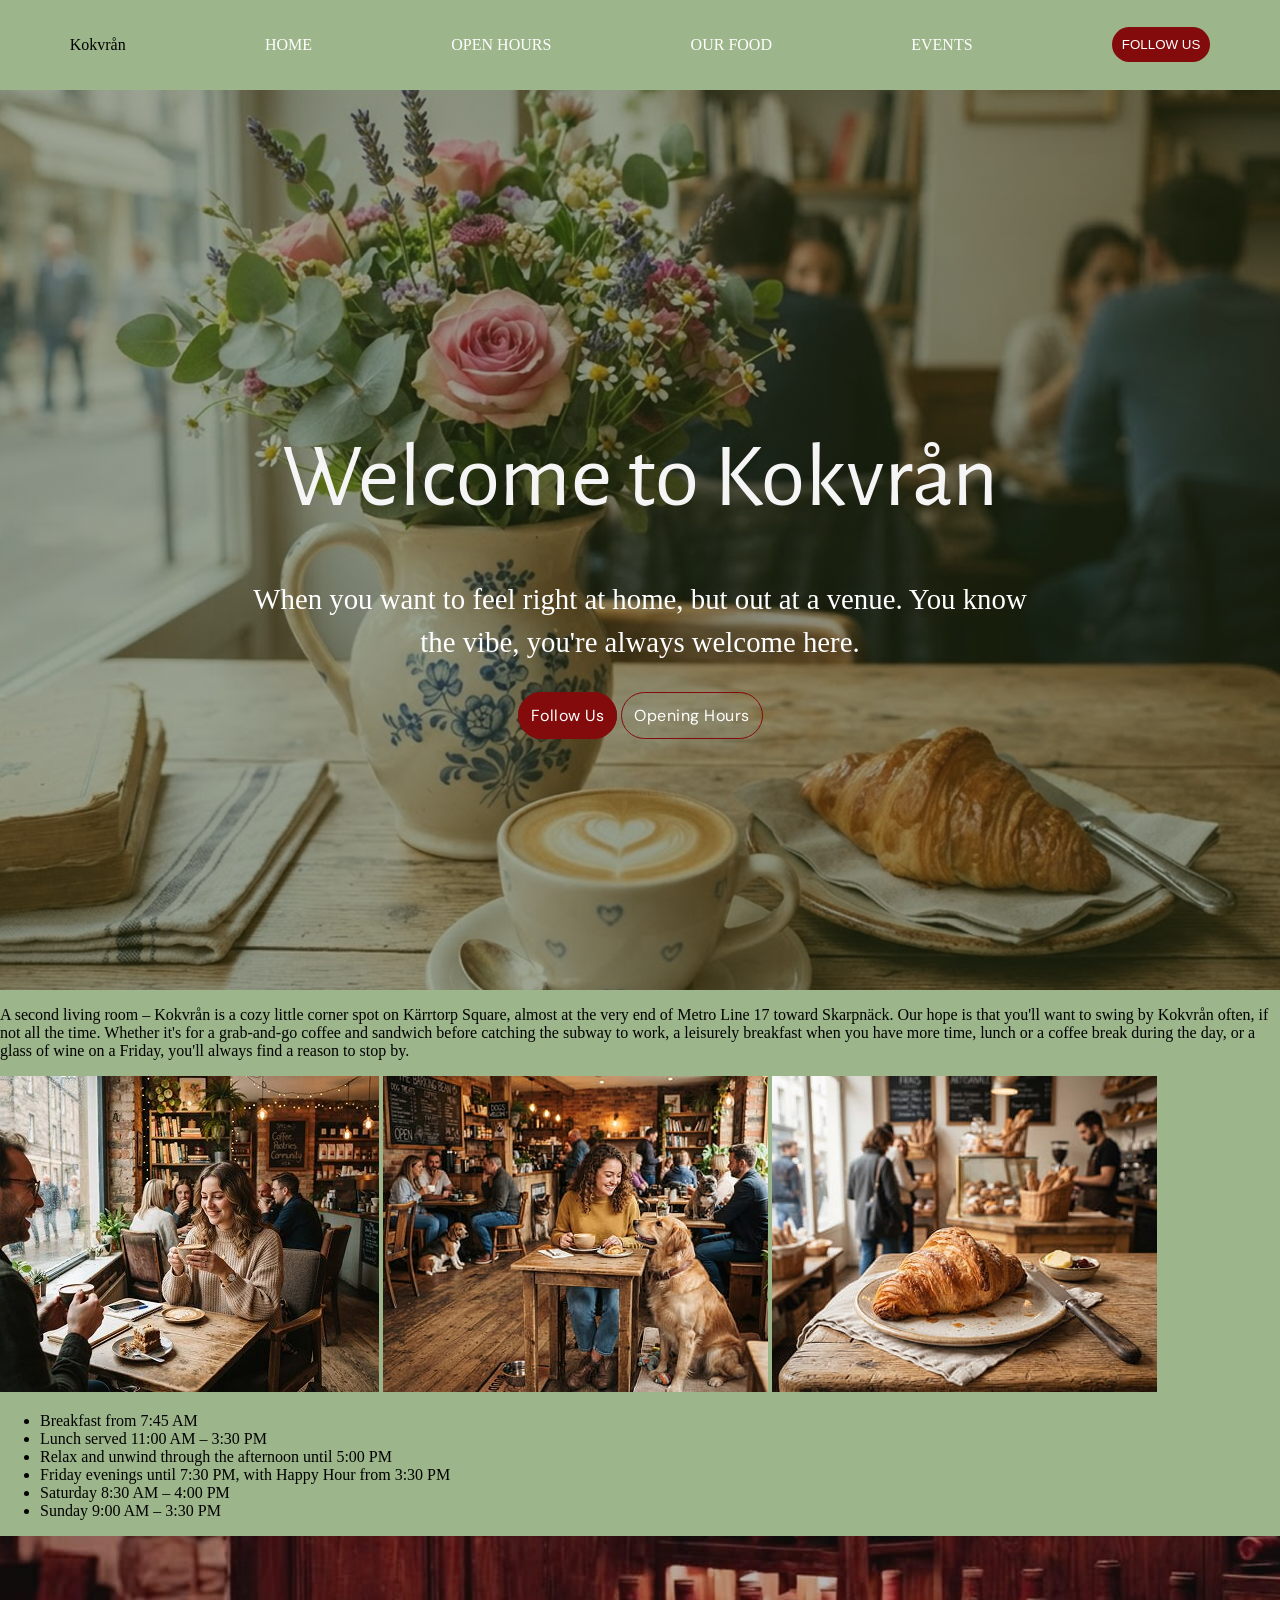
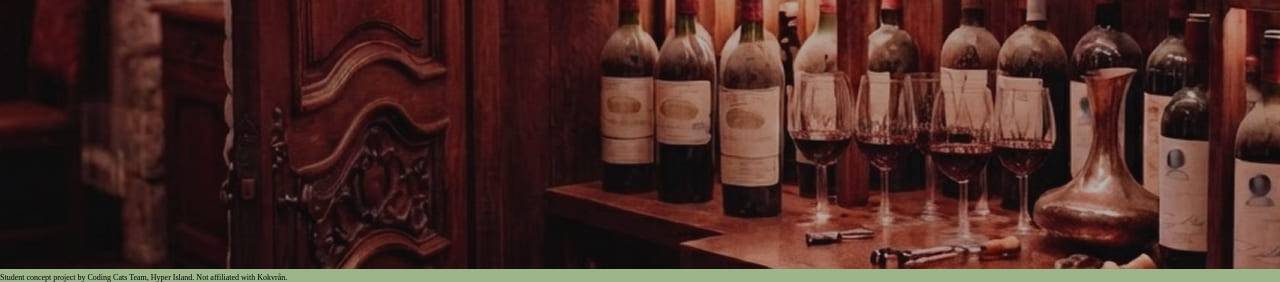
==== index.html @ 7a1b07c8 "[manual] styled the mobile nav bar and added the nav bar to each page" ====
<!doctype html>
<html lang="en">
  <head>
    <meta charset="UTF-8" />
    <meta name="viewport" content="width=device-width, initial-scale=1.0" />
    <meta name="robots" content="noindex" />
    <link rel="stylesheet" href="styles.css" />
    <link rel="stylesheet" href="home.css" />
    <link rel="stylesheet" href="hero.css" />
    <title>Kokvran</title>
  </head>
  <body>
    <!-- Mobile Nav bar  -->
    <nav id="mobile-nav">
      <img
        class="menu_hamburger"
        id="menu_hamburger"
        src="images/hamburger_menu.svg"
        alt="hamburger menu icon"
      />
      <div class="mobile-nav-container" id="mobile-nav-container">
        <button id="close">
          <img src="images/close.svg" alt="a close icon" />
        </button>
        <a href="index.html">HOME</a>
        <hr />
        <a id="open_hours" href="#openinghours-anchor-link">OPEN HOURS</a>
        <a href="ourfood.html">OUR FOOD</a>
        <a href="events.html">EVENTS</a>
        <a
          class="social-media-link"
          href="https://www.instagram.com/kokvran.karrtorp/"
          target="_blank"
          >INSTAGRAM</a
        >
        <p>
          Kärrtorpsplan 7<br />
          hej@kokvran.com
        </p>
      </div>
    </nav>
    <!-- Mobile Nav bar  -->

    <!-- Desktop Nav bar  -->
    <nav id="desktop-nav">
      <span>Kokvrån</span>
      <a href="index.html">HOME</a>
      <a href="#openinghours-anchor-link">OPEN HOURS</a>
      <!-- <a href="index.html#openinghours-anchor-link" >OPEN HOURS</a> -->
      <a href="ourfood.html">OUR FOOD</a>
      <a href="events.html">EVENTS</a>
      <button>
        <a href="https://www.instagram.com/kokvran.karrtorp/" target="_blank"
          >FOLLOW US</a
        >
      </button>
    </nav>
    <!-- Desktop Nav bar  -->

    <!-- Desktop Hero Section  -->
    <section class="hero">
      <div class="hero-content">
        <h1 class="hero-welcome">Welcome to Kokvrån</h1>
        <p class="hero-text">
          When you want to feel right at home, but out at a venue. You know the
          vibe, you're always welcome here.
        </p>
        <div class="btn-group">
          <a
            href="https://www.instagram.com/kokvran.karrtorp/"
            class="btn"
            target="_blank"
            >Follow Us</a
          >
          <a href="#openinghours-anchor-link" class="btn btn--secondary"
            >Opening Hours</a
          >
        </div>
      </div>
    </section>
    <section class="info">
      <div class="section-container">
        <p class="text">
          A second living room – Kokvrån is a cozy little corner spot on
          Kärrtorp Square, almost at the very end of Metro Line 17 toward
          Skarpnäck. Our hope is that you'll want to swing by Kokvrån often, if
          not all the time. Whether it's for a grab-and-go coffee and sandwich
          before catching the subway to work, a leisurely breakfast when you
          have more time, lunch or a coffee break during the day, or a glass of
          wine on a Friday, you'll always find a reason to stop by.
        </p>
      </div>
    </section>
    <section class="gallery">
      <div class="section-container">
        <img src="images/gallery-1.jpg" alt="Woman in cozy setting" />
        <img src="images/gallery-2.jpg" alt="Gallery Image 2" />
        <img src="images/gallery-3.jpg" alt="Gallery Image 3" />
      </div>
    </section>
    <section id="openinghours-anchor-link" class="open-hours">
      <div class="section-container">
        <ul>
          <li>Breakfast from 7:45 AM</li>

          <li>Lunch served 11:00 AM – 3:30 PM</li>

          <li>Relax and unwind through the afternoon until 5:00 PM</li>

          <li>Friday evenings until 7:30 PM, with Happy Hour from 3:30 PM</li>

          <span aria-hidden="true"> </span>

          <li>Saturday 8:30 AM – 4:00 PM</li>

          <li>Sunday 9:00 AM – 3:30 PM</li>
        </ul>
      </div>
      <img src="images/open-hours.jpg" alt="Wine bottles in the bar" />
    </section>
    <footer>
      Student concept project by Coding Cats Team, Hyper Island. Not affiliated
      with Kokvrån.
    </footer>
    <script src="script.js"></script>
  </body>
</html>
---- styles.css ----
:root {
  --background-green: #9cb58a;
  --kokvran-red: #830b0b;
  --text: #000000;

  --max-width: 1100px;

  --font-heading: "Alegreya Sans", sans-serif;
  --font-heading-weight: 400;
  --font-heading-style: normal;

  --font-header: "DM Sans", sans-serif;
  --font-header-weight: 400;
  --font-header-style: normal;
}




@font-face {
  font-family: "DM Sans";
  src: url("fonts/DMSans-Regular.ttf") format("truetype");
  font-weight: 400;
  font-style: normal;
  font-display: swap;
}

@font-face {
  font-family: "Alegreya Sans";
  src: url("fonts/AlegreyaSans-Regular.ttf") format("truetype");
  font-weight: 400;
  font-style: normal;
  font-display: swap;
}

html {
  scroll-behavior: smooth;
}

* {
  box-sizing: border-box;
}

a {
  text-decoration: none;
  color: inherit;
}

body {
  margin: 0;
  /* padding: 1rem; */
  background: var(--background-green);
  color: var(--text);
}

h1,
h2,
h3,
h4 {
  font-family: var(--font-heading);
  font-weight: var(--font-heading-weight);
  font-style: var(--font-heading-style);
  color: var(--text);
  line-height: 1.2;
}

.btn {
  font-family: "DM Sans";
  font-size: 16px;
  font-weight: 400;
  line-height: 24px;
  letter-spacing: 0.5px;
  background-color: var(--kokvran-red);
  border: 1px solid var(--kokvran-red);
  color: white;
  border-radius: 50px;
  padding: 12px;
}

.btn--secondary {
  background-color: transparent;
}

footer {
  font-size: 0.5rem;
}

.container {
  display: flex;
  flex-direction: row;
  gap: 3vw;
  flex-wrap: wrap;
  height: fit-content;
}

.card {
  height: clamp (fit-content, 30vw, 40vw);
  width: 40vw;
  padding: 1vw;
}
.menu_hamburger {
    width: 7vw;
}
.card button {
  border: 2px solid black;
  background-color: transparent;
  border-radius: 20px;
  padding: 1.1vw;
}

.card img {
  width: inherit;
  height: 15vw;
  object-fit: cover;
  border-radius: 20px;
}

.card a {
  text-decoration: none;
  color: var(--text);
  display: flex;
  flex-direction: row;
  gap: 3vw;
  flex-wrap: wrap;
  height: fit-content;
}

.card {
  height: clamp (fit-content, 30vw, 40vw);
  width: 40vw;
  padding: 1vw;
}

/* Mobile Design */
@media (max-width: 768px) {
  h1 {
    font-size: 1.6rem;
  }

  nav {
    display: none;
  }
  #mobile-nav {
    height: 8vw;
    display: flex;
    justify-content: flex-end;
  }
  .mobile-nav-container {
    font-family: var(--font-heading);
    flex-direction: column;
    display: none;
    padding: 0;
    margin: 0;
    z-index: 1;
    position: absolute;
    height: 100%;
    width: 100%;
    background-color: var(--background-green);
    color: var(--kokvran-red);
    padding-left: 3vw;
    padding-top: 5vw;
  }
  .mobile-nav-container .social-media-link {
    background: var(--kokvran-red);
    border-radius: 20px;
    border: 2px solid var(--kokvran-red);
    color: white;
    font-family: inherit;
    width: fit-content;
    padding: 1vw;

  }
  .mobile-nav-container a {
    margin: 1vw;
  }

/* close icon */
  .mobile-nav-container #close {
    position: absolute;
    top: 0;
    right: 0;
    border: none;
    background: none;
    font-size: 3vw;
    padding-top: 5vw;
    padding-right: 3vw;
  }

  .mobile-nav-container p {
    color:#000000;
    margin-top: 7vw;
  }
  .mobile-nav-container hr {
    border: 1px solid var(--kokvran-red);
    width: 100%;
  }
}

/* Desktop Design */
@media (min-width: 760px) {
  /* Navigation bar */

  #mobile-nav {
    display: none;
  }

  #desktop-nav {
    display: flex;
    flex-direction: row;
    justify-content: space-around;
    align-items: center;
    height: 7vw;
  }

  #desktop-nav button {
    background-color: var(--kokvran-red);
    border-radius: 20px;
    border-style: none;
    padding: 10px;
    color: white;
  }

  #desktop-nav a {
    color: var(--kokvran-red);
    text-decoration: none;
  }

  #desktop-nav a {
    color: white;
  }

  #desktop-nav p {
    padding: 0;
    margin: 0;
  }
  /* Navigation bar */
}

.open {
    display: flex;
}
---- hero.css ----
.hero {
    min-height: 100vh;
    position: relative;

    background:
        linear-gradient(rgba(40, 55, 20, 0.45),
            rgba(40, 55, 20, 0.45)),
        url("images/hero-image.png");

    background-size: cover;
    background-position: center;

    display: flex;
    flex-direction: column;

    z-index: 20;
}

.hero-content {
    flex: 1;

    display: flex;
    flex-direction: column;
    justify-content: center;
    align-items: center;

    text-align: center;

    max-width: 900px;
    margin: 0 auto;

    color: white;

    padding: 2rem;
}

.hero-content h1 {
    color: whitesmoke;
    font-size: clamp(4rem, 7vw, 6rem);
    margin-bottom: 1rem;
}

.hero-welcome {
    color: whitesmoke;

}

.hero-text {
    font-size: 1.8rem;
    line-height: 1.5;
    max-width: 800px;

    margin-bottom: 2.5rem;
}
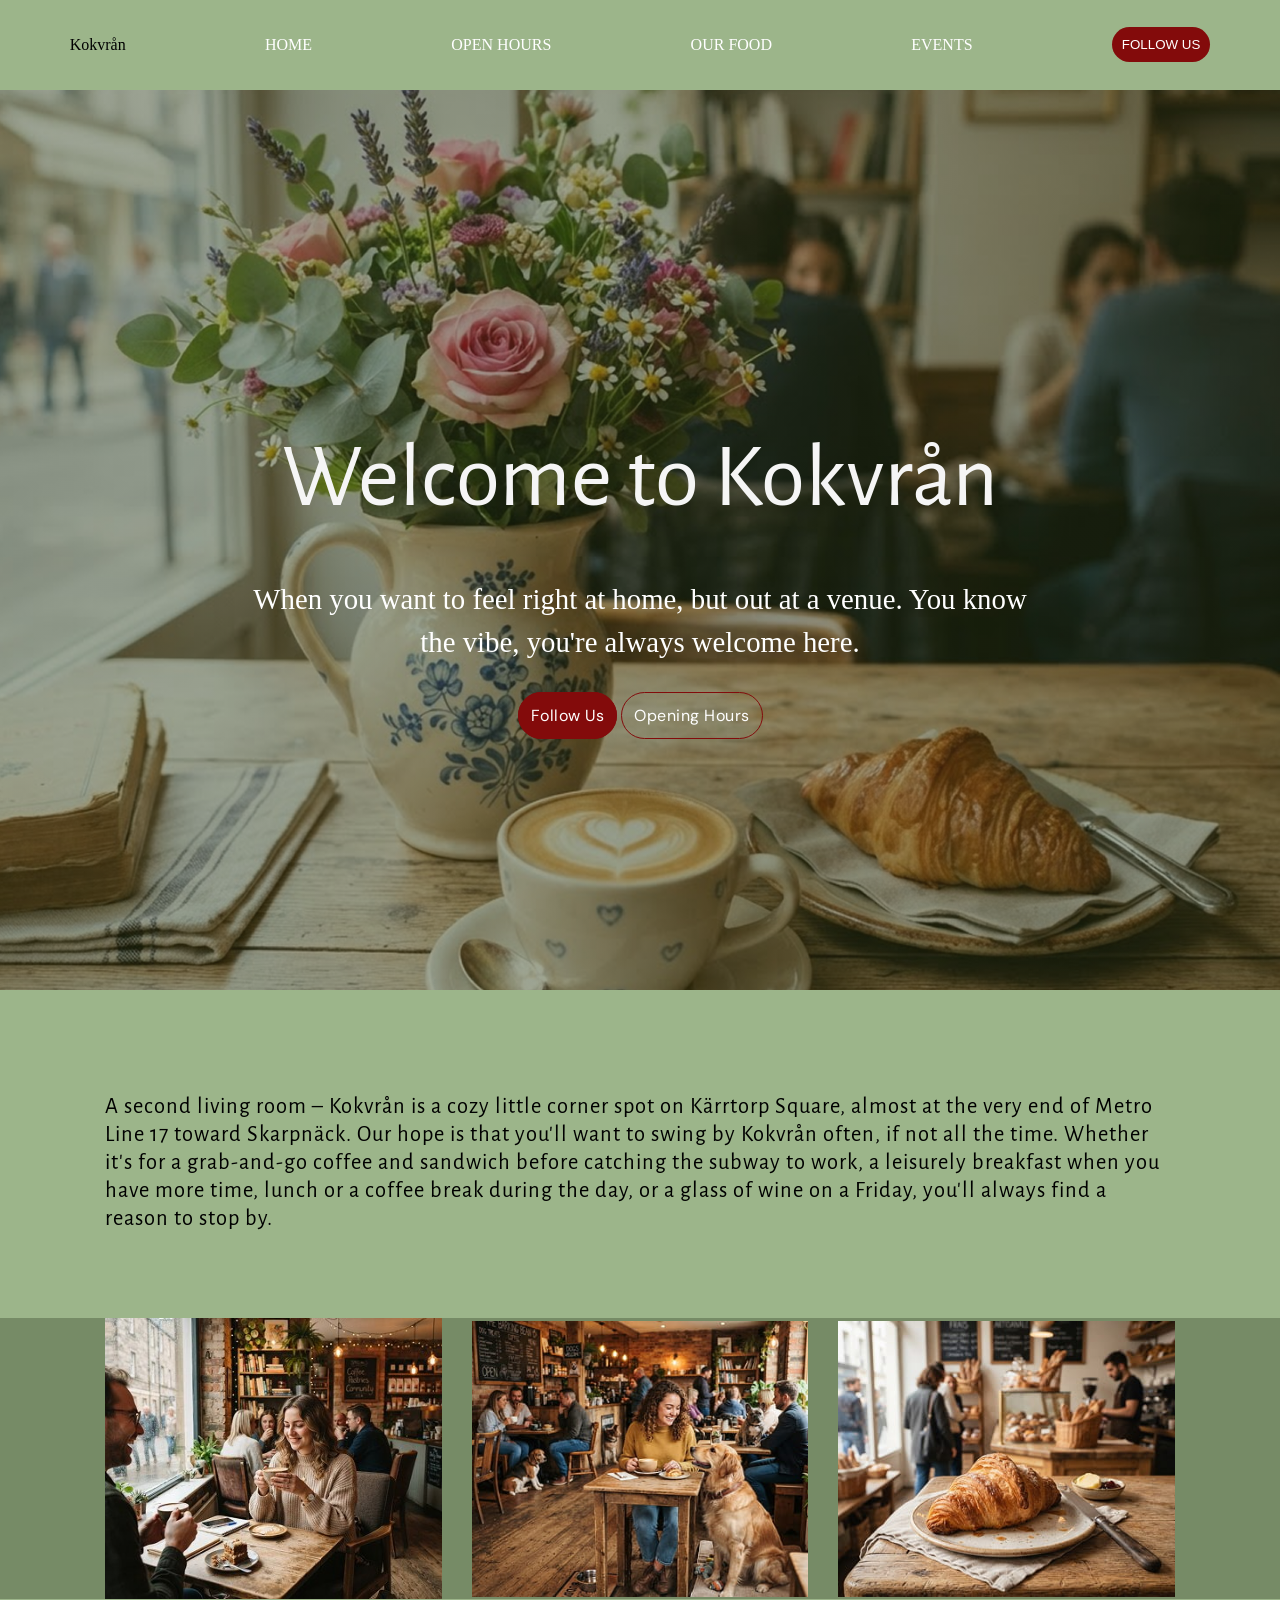
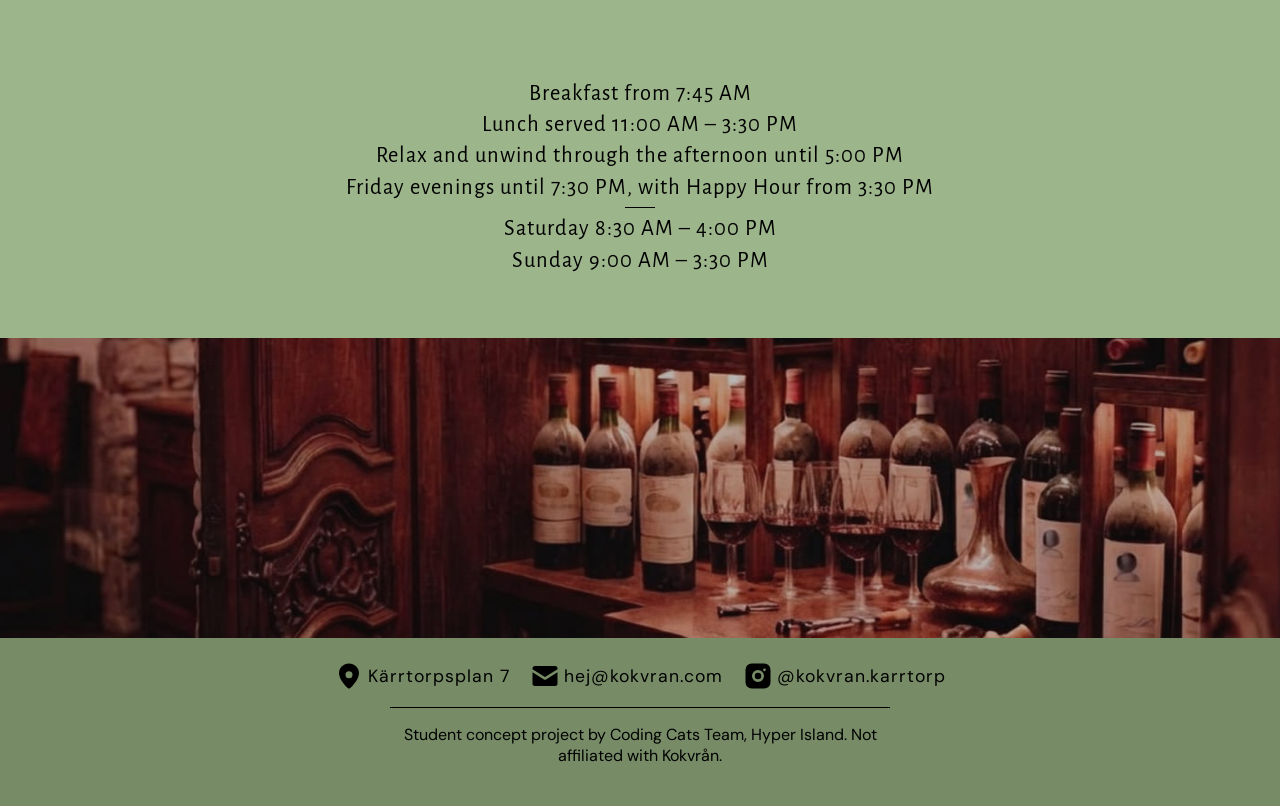
==== commit 8fd21318: "resolved conflicts" ====
--- a/index.html
+++ b/index.html
@@ -117,10 +117,83 @@
         </ul>
       </div>
       <img src="images/open-hours.jpg" alt="Wine bottles in the bar" />
+
+      <div class="top">
+        <a
+          href="#"
+          aria-label="Go to the top of the page"
+          class="btn btn--secondary"
+          >To the Top &#8593;</a
+        >
+      </div>
     </section>
     <footer>
-      Student concept project by Coding Cats Team, Hyper Island. Not affiliated
-      with Kokvrån.
+      <div class="section-container">
+        <ul class="social-group">
+          <li>
+            <a
+              class="contact"
+              href="https://www.google.com/maps/search/?api=1&query=K%C3%A4rrtorpsplan+7+Stockholm"
+              target="_blank"
+              rel="noopener noreferrer"
+            >
+              <svg
+                class="contact__icon"
+                viewBox="0 0 24 24"
+                aria-hidden="true"
+                focusable="false"
+              >
+                <path
+                  d="M12 2C7.6 2 4 5.4 4 9.7c0 5.2 6.2 11.2 7.2 12.1.5.4 1.1.4 1.6 0C13.8 20.9 20 14.9 20 9.7 20 5.4 16.4 2 12 2Zm0 6.2a2.8 2.8 0 1 1 0 5.6 2.8 2.8 0 0 1 0-5.6Z"
+                />
+              </svg>
+              <span class="text">Kärrtorpsplan 7</span>
+            </a>
+          </li>
+
+          <li>
+            <a class="contact" href="mailto:hej@kokvran.com">
+              <svg
+                class="contact__icon"
+                viewBox="0 0 24 24"
+                aria-hidden="true"
+                focusable="false"
+              >
+                <path
+                  d="M4 4h16a2 2 0 0 1 2 2v.5l-10 6.2L2 6.5V6a2 2 0 0 1 2-2Zm18 5-9.5 5.9a1 1 0 0 1-1 0L2 9v9a2 2 0 0 0 2 2h16a2 2 0 0 0 2-2V9Z"
+                />
+              </svg>
+              <span class="text">hej@kokvran.com</span>
+            </a>
+          </li>
+
+          <li>
+            <a
+              class="contact"
+              href="https://www.instagram.com/kokvran.karrtorp"
+              target="_blank"
+              rel="noopener noreferrer"
+            >
+              <svg
+                class="contact__icon"
+                viewBox="0 0 24 24"
+                aria-hidden="true"
+                focusable="false"
+              >
+                <path
+                  fill-rule="evenodd"
+                  d="M7 2h10a5 5 0 0 1 5 5v10a5 5 0 0 1-5 5H7a5 5 0 0 1-5-5V7a5 5 0 0 1 5-5Zm5 5.2a4.8 4.8 0 1 0 0 9.6 4.8 4.8 0 0 0 0-9.6Zm0 2.2a2.6 2.6 0 1 1 0 5.2 2.6 2.6 0 0 1 0-5.2Zm5.2-3.5a1.1 1.1 0 1 0 0 2.2 1.1 1.1 0 0 0 0-2.2Z"
+                />
+              </svg>
+              <span class="text">@kokvran.karrtorp</span>
+            </a>
+          </li>
+        </ul>
+        <p class="footer-note">
+          Student concept project by Coding Cats Team, Hyper Island. Not
+          affiliated with Kokvrån.
+        </p>
+      </div>
     </footer>
     <script src="script.js"></script>
   </body>
--- a/styles.css
+++ b/styles.css
@@ -85,15 +85,15 @@
   font-size: 0.5rem;
 }
 
-.container {
-  display: flex;
-  flex-direction: row;
-  gap: 3vw;
-  flex-wrap: wrap;
-  height: fit-content;
-}
-
+events-page h1 {
+    margin: 3vw;
+    font-size: 1rem;
+}
 .card {
+  height: clamp (fit-content, 30vw, 40vw);
+  width: 40vw;
+  background-color: #768b66;
+  border: 2px solid #768b66;
   height: clamp (fit-content, 30vw, 40vw);
   width: 40vw;
   padding: 1vw;
@@ -109,22 +109,43 @@
 }
 
 .card img {
-  width: inherit;
-  height: 15vw;
+  width: 70%;
   object-fit: cover;
-  border-radius: 20px;
+  display: flex;
 }
 
 .card a {
   text-decoration: none;
   color: var(--text);
+  border: 1px solid black;
+  border-radius: 20px;
+  width: 70%;
+  min-width: 20vw;
+  padding: 2vw;
   display: flex;
   flex-direction: row;
-  gap: 3vw;
-  flex-wrap: wrap;
-  height: fit-content;
-}
-
+}
+
+.card a:hover {
+    font-weight: bolder;
+    border: 2px solid black;
+}
+
+.card img {
+  width: 100%;
+  height: 35vw;
+  object-fit: cover;
+}
+
+    .top {
+        position: fixed;
+        bottom: 1rem;
+        right: 1rem;
+        font-size: 70%;
+        letter-spacing: 1px;
+        padding: 0.2rem 0.2rem;
+        z-index: 10;
+    }
 .card {
   height: clamp (fit-content, 30vw, 40vw);
   width: 40vw;
@@ -133,6 +154,21 @@
 
 /* Mobile Design */
 @media (max-width: 768px) {
+
+
+  .container {
+    display: grid;
+    grid-template-columns: 1fr;
+    flex-direction: row;
+    gap: 3vw;
+    height: fit-content;
+    margin: 1vw;
+    width: 100%;
+  }
+  .card {
+    width: 95%;
+    margin: 2vw;
+  }
   h1 {
     font-size: 1.6rem;
   }
@@ -140,6 +176,7 @@
   nav {
     display: none;
   }
+
   #mobile-nav {
     height: 8vw;
     display: flex;
@@ -200,6 +237,15 @@
 @media (min-width: 760px) {
   /* Navigation bar */
 
+    .container {
+    display: flex;
+    flex-direction: row;
+    gap: 3vw;
+    flex-wrap: wrap;
+    height: fit-content;
+    margin: 1vw;
+  }
+
   #mobile-nav {
     display: none;
   }
@@ -236,6 +282,149 @@
   /* Navigation bar */
 }
 
+.section-container {
+  padding: 0 15px;
+}
+.text,
+.open-hours ul {
+  font-family: "Alegreya Sans", sans-serif;
+  font-size: 16px;
+  font-weight: 400;
+  line-height: 1.25;
+  letter-spacing: 1px;
+}
+.open-hours,
+.info {
+  padding: 3rem 0 2rem;
+}
+.gallery {
+  background: #768b66;
+}
+.gallery .section-container {
+  display: flex;
+  flex-direction: column;
+  align-items: center;
+  gap: 1rem;
+}
+.gallery .section-container img {
+  max-width: 360px;
+  width: 100%;
+}
+
+.open-hours ul {
+  list-style-type: none;
+  text-align: center;
+  margin: 0;
+  padding: 0;
+  display: grid;
+  grid-template-columns: 1fr;
+  gap: 0.2rem;
+  margin-bottom: 2rem;
+  span {
+    margin: 0.2rem auto;
+    width: 30px;
+    height: 1px;
+    background-color: #000;
+  }
+}
+
+.open-hours img {
+  object-fit: cover;
+  object-position: center;
+  height: 200px;
+  width: 100%;
+  margin-bottom: -5px;
+}
+
+.open-hours {
+  padding-bottom: 0;
+}
+
+footer {
+  background: #768b66;
+  padding: 1.5rem 0;
+  font-family: "DM Sans", sans-serif;
+}
+
+.contact {
+  display: flex;
+  align-items: center;
+  gap: 0.3rem;
+}
+
+.contact .text {
+  font-size: 1.1rem;
+  font-family: "DM Sans", sans-serif;
+}
+
+.social-group {
+  display: flex;
+  flex-direction: column;
+  gap: 1.2rem;
+  margin: 0 auto;
+  padding: 0;
+  justify-content: center;
+  list-style-type: none;
+  max-width: fit-content;
+  svg {
+    width: 30px;
+    margin: auto;
+    display: block;
+    margin: 0;
+  }
+}
+
+.footer-note {
+  border-top: 1px solid black;
+  padding-top: 1rem;
+  max-width: 500px;
+  text-align: center;
+  margin-left: auto;
+  margin-right: auto;
+  font-size: 16px;
+}
+
+@media (min-width: 600px) {
+  .gallery .section-container {
+    display: grid;
+    grid-template-columns: repeat(3, 1fr);
+    gap: 1rem;
+  }
+  .text,
+  .open-hours ul {
+    font-size: 18px;
+  }
+  .social-group {
+    flex-direction: row;
+  }
+}
+
+@media (min-width: 1024px) {
+  .section-container {
+    max-width: 1100px;
+    margin: 0 auto;
+  }
+  .text,
+  .open-hours ul {
+    font-size: 1.4rem;
+  }
+  .open-hours img {
+    height: 300px;
+  }
+  .gallery .section-container {
+    gap: 30px;
+  }
+  .info {
+    padding: 5rem 0 4rem;
+  }
+  .open-hours {
+    padding-top: 5rem;
+  }
+  .open-hours ul {
+    margin-bottom: 4rem;
+  }
+}
+
 .open {
     display: flex;
 }
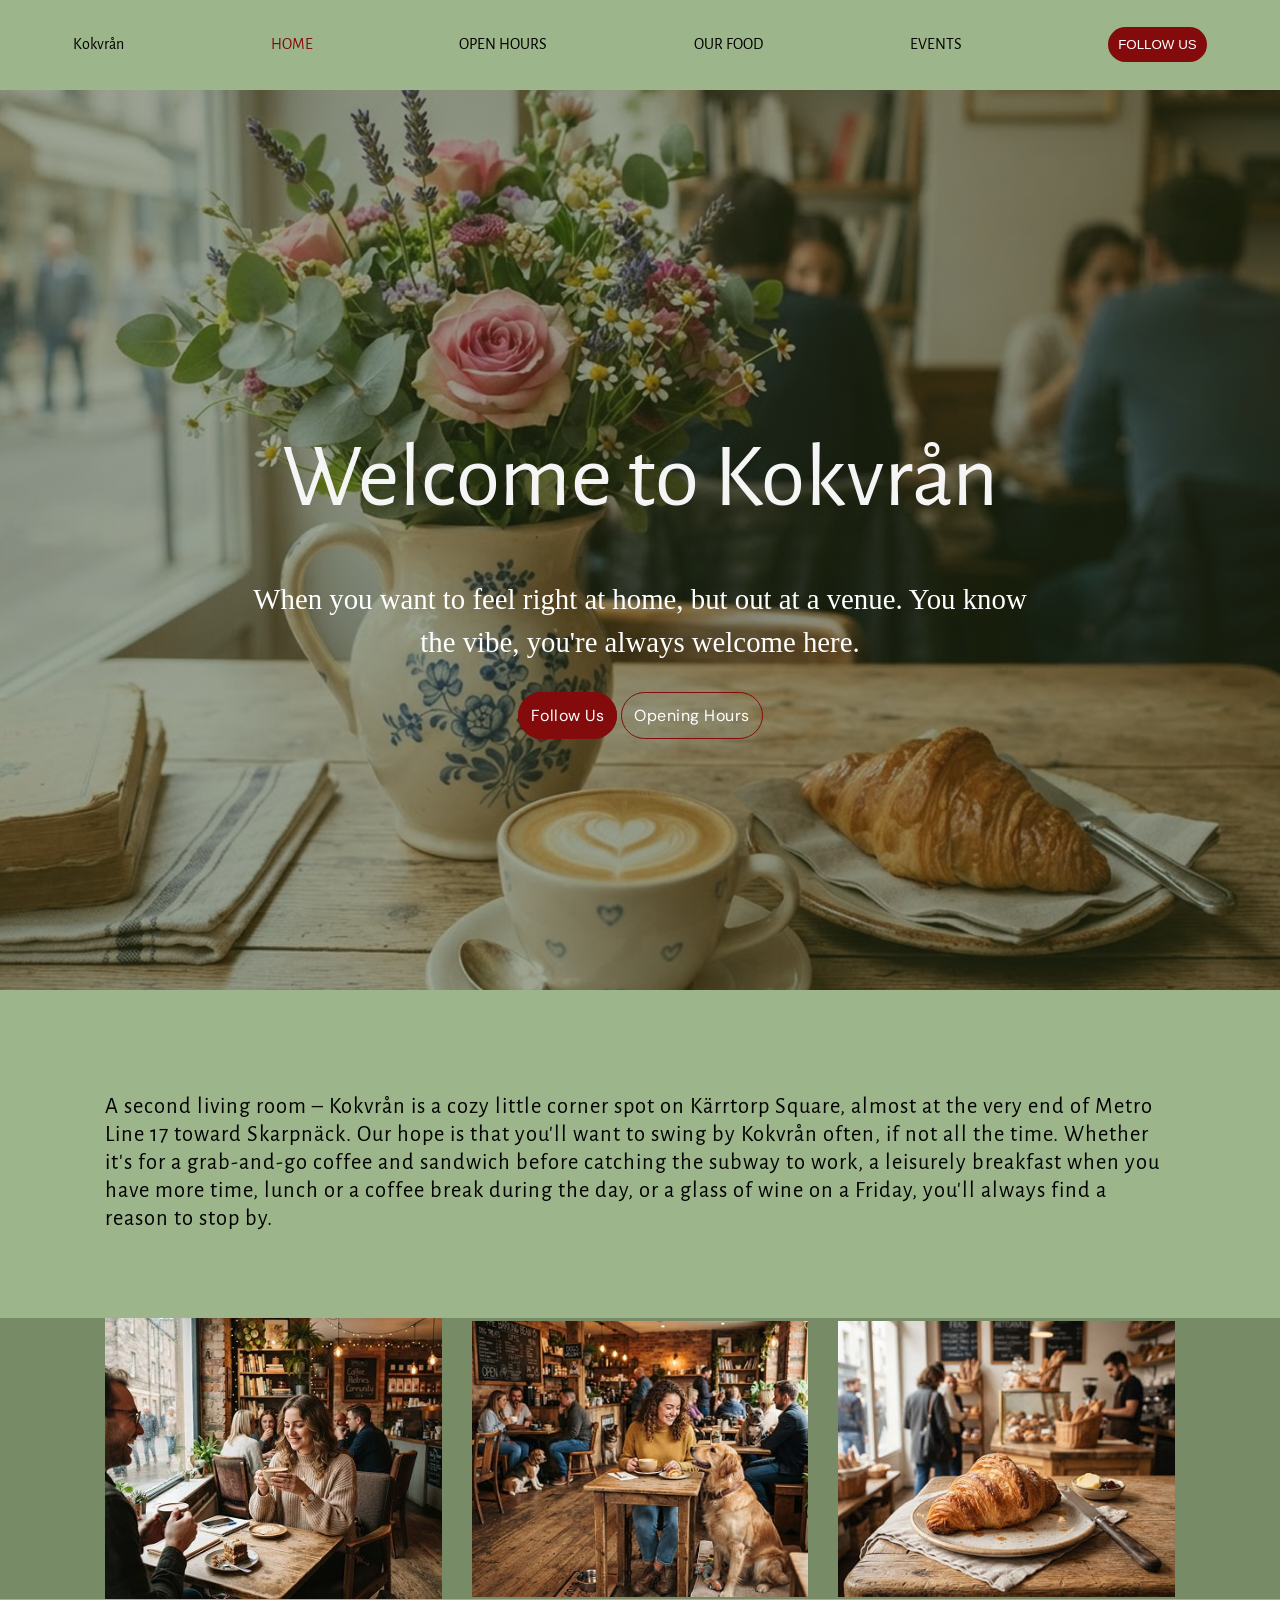
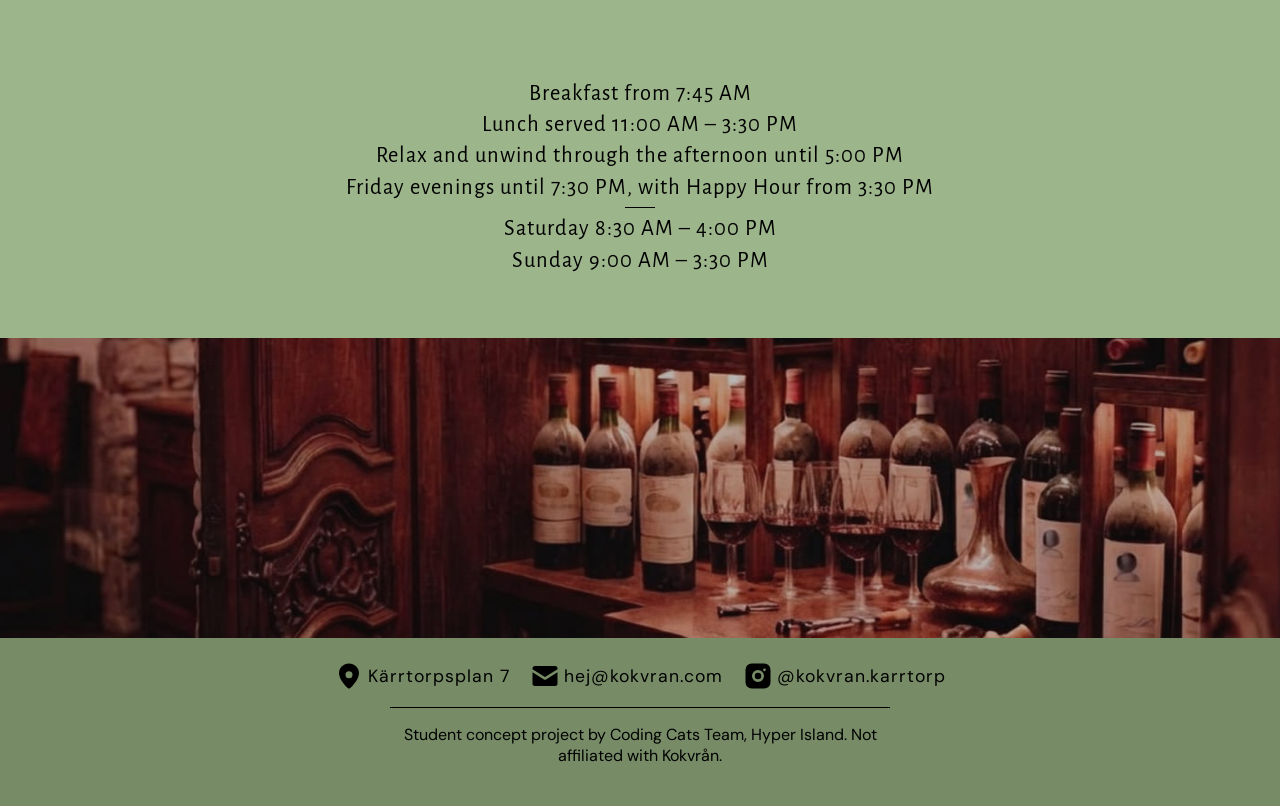
==== commit 5e9ad357: "[manual] added the selected nav menu page in the nav bar As per requirements" ====
--- a/index.html
+++ b/index.html
@@ -7,6 +7,7 @@
     <link rel="stylesheet" href="styles.css" />
     <link rel="stylesheet" href="home.css" />
     <link rel="stylesheet" href="hero.css" />
+    <link rel="icon" type="image/x-icon" href="images/coffee.svg" />
     <title>Kokvran</title>
   </head>
   <body>
@@ -44,7 +45,7 @@
     <!-- Desktop Nav bar  -->
     <nav id="desktop-nav">
       <span>Kokvrån</span>
-      <a href="index.html">HOME</a>
+      <a href="index.html" class="selected-nav-section">HOME</a>
       <a href="#openinghours-anchor-link">OPEN HOURS</a>
       <!-- <a href="index.html#openinghours-anchor-link" >OPEN HOURS</a> -->
       <a href="ourfood.html">OUR FOOD</a>
--- a/styles.css
+++ b/styles.css
@@ -85,10 +85,13 @@
   font-size: 0.5rem;
 }
 
-events-page h1 {
-    margin: 3vw;
-    font-size: 1rem;
-}
+.events-container{
+  padding: 3vw;
+}
+.events-container h1 {
+  padding: 1vw;
+}
+
 .card {
   height: clamp (fit-content, 30vw, 40vw);
   width: 40vw;
@@ -98,9 +101,7 @@
   width: 40vw;
   padding: 1vw;
 }
-.menu_hamburger {
-    width: 7vw;
-}
+
 .card button {
   border: 2px solid black;
   background-color: transparent;
@@ -154,9 +155,15 @@
 
 /* Mobile Design */
 @media (max-width: 768px) {
-
+.menu_hamburger {
+    position: absolute;
+    top: 1vw;
+    right: 3vw;
+    width: 9vw;
+}
 
   .container {
+    z-index: 60!important; 
     display: grid;
     grid-template-columns: 1fr;
     flex-direction: row;
@@ -183,12 +190,12 @@
     justify-content: flex-end;
   }
   .mobile-nav-container {
+    z-index: 60!important;
     font-family: var(--font-heading);
     flex-direction: column;
     display: none;
     padding: 0;
     margin: 0;
-    z-index: 1;
     position: absolute;
     height: 100%;
     width: 100%;
@@ -251,6 +258,7 @@
   }
 
   #desktop-nav {
+    font-family: var(--font-heading);
     display: flex;
     flex-direction: row;
     justify-content: space-around;
@@ -266,20 +274,15 @@
     color: white;
   }
 
-  #desktop-nav a {
-    color: var(--kokvran-red);
-    text-decoration: none;
-  }
-
-  #desktop-nav a {
-    color: white;
-  }
-
   #desktop-nav p {
     padding: 0;
     margin: 0;
   }
   /* Navigation bar */
+}
+
+.selected-nav-section {
+  color: var(--kokvran-red);
 }
 
 .section-container {
--- a/hero.css
+++ b/hero.css
@@ -23,7 +23,6 @@
     flex-direction: column;
     justify-content: center;
     align-items: center;
-
     text-align: center;
 
     max-width: 900px;
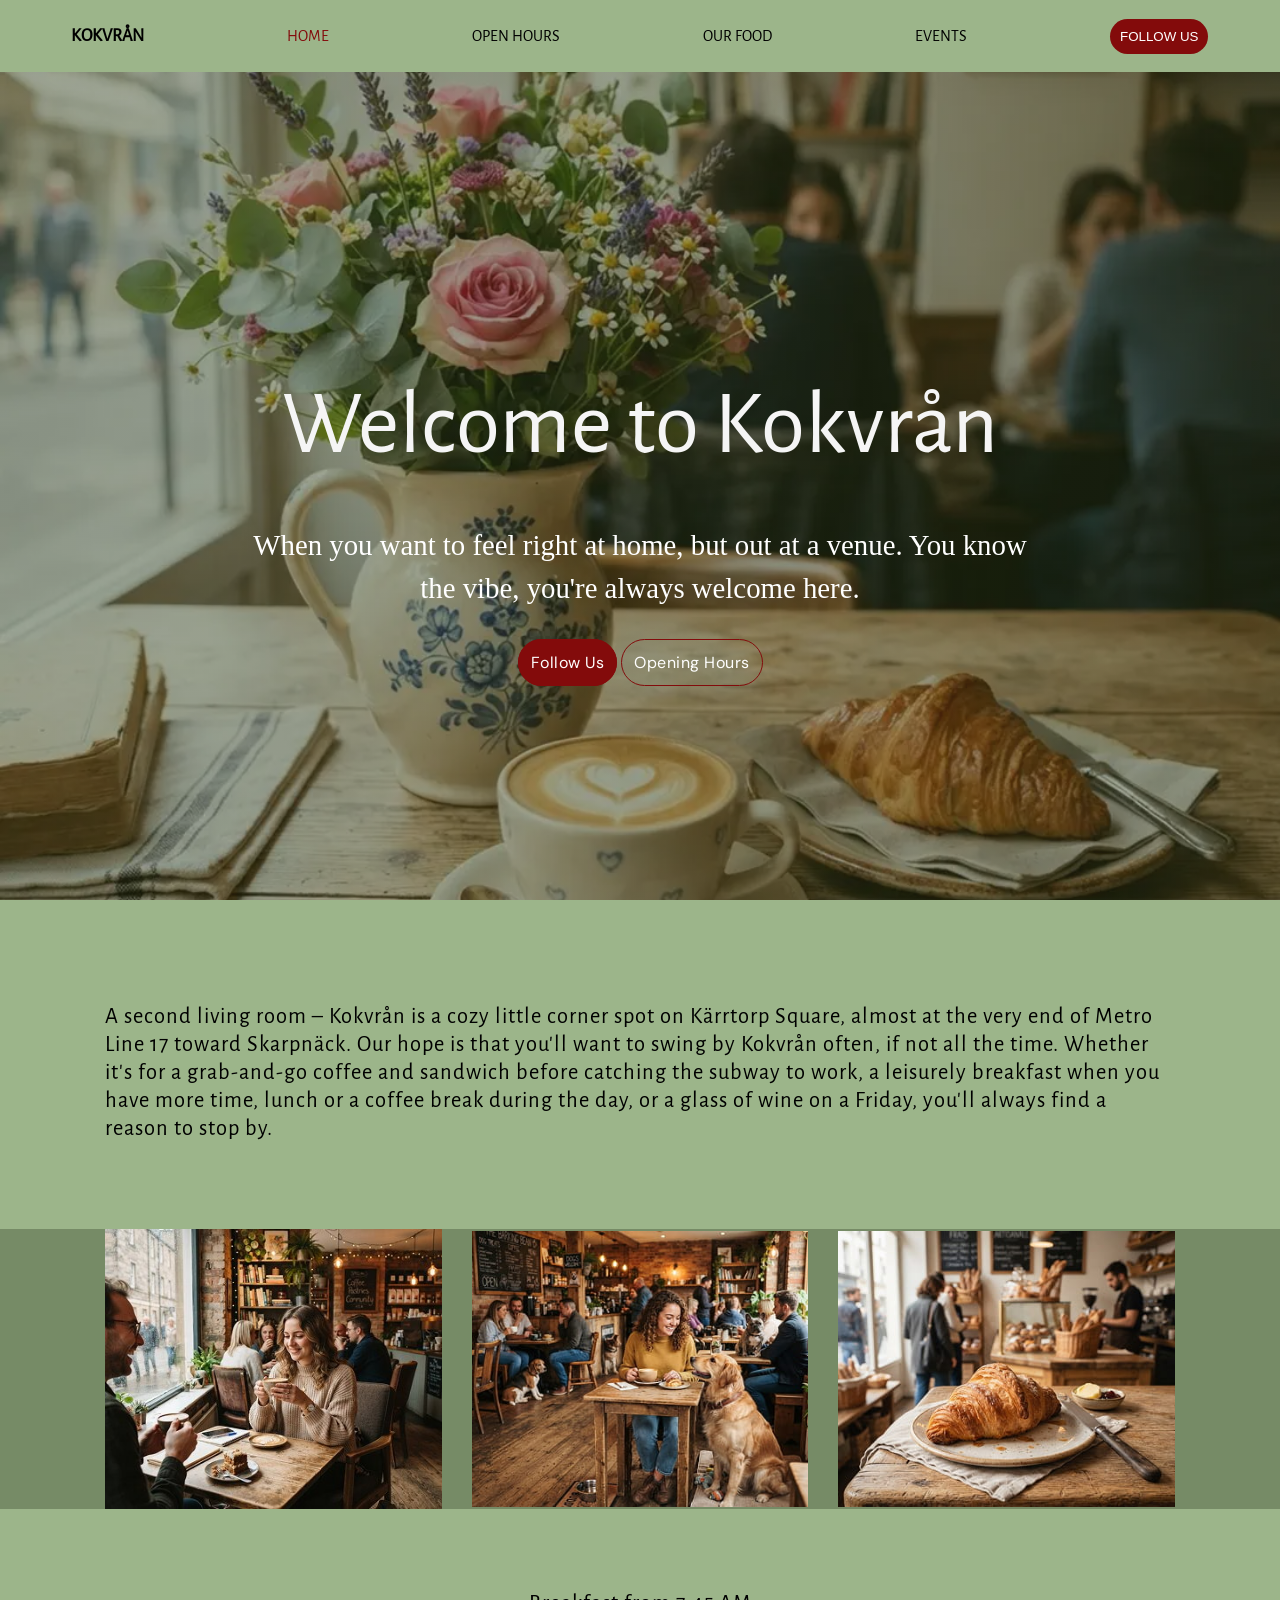
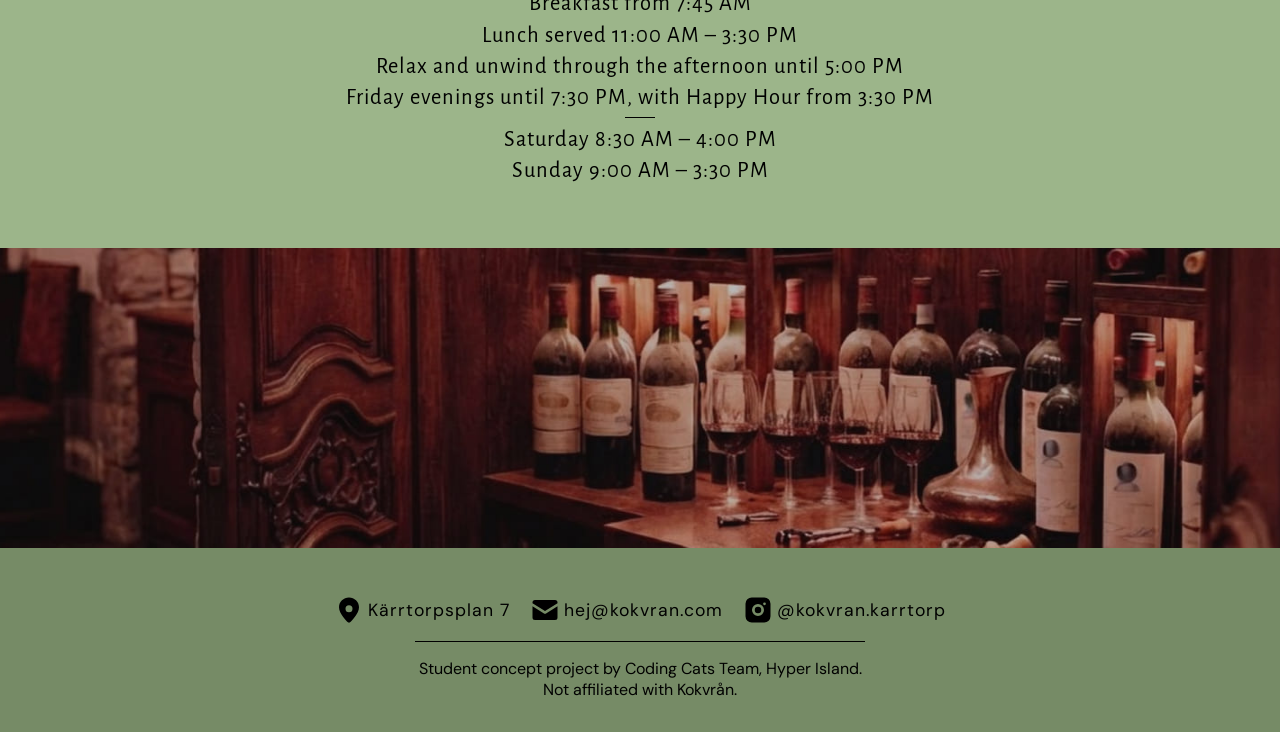
==== commit a4c41506: "[manual] fix the open hours bug and make the To The Top button text just an arrow" ====
--- a/index.html
+++ b/index.html
@@ -119,12 +119,9 @@
       </div>
       <img src="images/open-hours.jpg" alt="Wine bottles in the bar" />
 
-      <div class="top">
-        <a
-          href="#"
-          aria-label="Go to the top of the page"
-          class="btn btn--secondary"
-          >To the Top &#8593;</a
+      <div class="top" id="backToTop">
+        <a aria-label="Go to the top of the page" class="btn"
+          > &#8593;</a
         >
       </div>
     </section>
--- a/styles.css
+++ b/styles.css
@@ -13,9 +13,6 @@
   --font-header-weight: 400;
   --font-header-style: normal;
 }
-
-
-
 
 @font-face {
   font-family: "DM Sans";
@@ -85,96 +82,122 @@
   font-size: 0.5rem;
 }
 
-.events-container{
+.events-container {
   padding: 3vw;
 }
 .events-container h1 {
-  padding: 1vw;
+  font-size: clamp(2.2rem, 8vw, 3.5rem);
+  color: var(--kokvran-red);
+  margin: 0 0 1.5rem;
+  text-align: center;
 }
 
 .card {
-  height: clamp (fit-content, 30vw, 40vw);
   width: 40vw;
   background-color: #768b66;
-  border: 2px solid #768b66;
-  height: clamp (fit-content, 30vw, 40vw);
   width: 40vw;
-  padding: 1vw;
-}
-
-.card button {
-  border: 2px solid black;
-  background-color: transparent;
-  border-radius: 20px;
-  padding: 1.1vw;
-}
-
-.card img {
-  width: 70%;
-  object-fit: cover;
-  display: flex;
+  border-radius: 10px;
+  display: flex;
+  flex-direction: column;
+  font-family: var(--font-heading);
+  padding-bottom: 20px;
+}
+
+.card:hover {
+  box-shadow: 1px 1px 20px #768b66;
+  transform: scale(1.01);
 }
 
 .card a {
+  border: none;
+  font-size: 1.2rem;
   text-decoration: none;
-  color: var(--text);
-  border: 1px solid black;
-  border-radius: 20px;
-  width: 70%;
+  color: #000000;
+  background-color: #9cb58a;
+  border-radius: 25px;
+  width: fit-content;
   min-width: 20vw;
-  padding: 2vw;
+  padding: 12px;
+  margin: 0 20px;
   display: flex;
   flex-direction: row;
 }
 
 .card a:hover {
-    font-weight: bolder;
-    border: 2px solid black;
+  font-weight: bolder;
+  border: 1.5px solid var(--kokvran-red);
+  color: var(--kokvran-red);
+}
+
+.card h2 {
+  margin: 20px 0;
+  padding: 0 20px;
+}
+
+.card h3 {
+  padding: 0 20px;
+  margin-top: 0;
+  margin-bottom: 25px;
+  line-height: 1.25;
+  letter-spacing: 1px;
+  font-size: 16px;
 }
 
 .card img {
   width: 100%;
-  height: 35vw;
+  margin: 0;
+  padding: 0;
+  height: 25vw;
+  min-height: 200px;
   object-fit: cover;
-}
-
-    .top {
-        position: fixed;
-        bottom: 1rem;
-        right: 1rem;
-        font-size: 70%;
-        letter-spacing: 1px;
-        padding: 0.2rem 0.2rem;
-        z-index: 10;
-    }
+  border-radius: 10px 10px 0 0;
+}
+
+.top {
+  position: fixed;
+  bottom: 1rem;
+  right: 1rem;
+  font-size: 70%;
+  letter-spacing: 1px;
+  padding: 0.2rem 0.2rem;
+  z-index: 10;
+  opacity: 0;
+  visibility: hidden;
+  transition:
+    opacity 0.3s ease,
+    visibility 0.3s ease,
+    background-color 0.2s;
+  cursor: pointer;
+  &.show {
+    opacity: 1;
+    visibility: visible;
+  }
+}
+
 .card {
-  height: clamp (fit-content, 30vw, 40vw);
   width: 40vw;
-  padding: 1vw;
+  border-radius: 10px;
 }
 
 /* Mobile Design */
 @media (max-width: 768px) {
-.menu_hamburger {
-    position: absolute;
-    top: 1vw;
-    right: 3vw;
+  .menu_hamburger {
     width: 9vw;
-}
+    margin-right: 10px;
+  }
 
   .container {
-    z-index: 60!important; 
+    z-index: 60 !important;
     display: grid;
     grid-template-columns: 1fr;
     flex-direction: row;
     gap: 3vw;
     height: fit-content;
-    margin: 1vw;
+    justify-content: space-between;
     width: 100%;
   }
   .card {
-    width: 95%;
-    margin: 2vw;
+    width: 100%;
   }
   h1 {
     font-size: 1.6rem;
@@ -185,12 +208,13 @@
   }
 
   #mobile-nav {
-    height: 8vw;
+    height: 8vh;
     display: flex;
     justify-content: flex-end;
+    box-shadow: 0px 3px 3px #768b66;
   }
   .mobile-nav-container {
-    z-index: 60!important;
+    z-index: 60 !important;
     font-family: var(--font-heading);
     flex-direction: column;
     display: none;
@@ -212,13 +236,12 @@
     font-family: inherit;
     width: fit-content;
     padding: 1vw;
-
   }
   .mobile-nav-container a {
     margin: 1vw;
   }
 
-/* close icon */
+  /* close icon */
   .mobile-nav-container #close {
     position: absolute;
     top: 0;
@@ -231,7 +254,7 @@
   }
 
   .mobile-nav-container p {
-    color:#000000;
+    color: #000000;
     margin-top: 7vw;
   }
   .mobile-nav-container hr {
@@ -244,13 +267,13 @@
 @media (min-width: 760px) {
   /* Navigation bar */
 
-    .container {
+  .container {
     display: flex;
     flex-direction: row;
     gap: 3vw;
     flex-wrap: wrap;
     height: fit-content;
-    margin: 1vw;
+    justify-content: space-between;
   }
 
   #mobile-nav {
@@ -263,7 +286,8 @@
     flex-direction: row;
     justify-content: space-around;
     align-items: center;
-    height: 7vw;
+    height: 8vh;
+    box-shadow: 0px 3px 3px #768b66;
   }
 
   #desktop-nav button {
@@ -277,6 +301,12 @@
   #desktop-nav p {
     padding: 0;
     margin: 0;
+  }
+
+  #desktop-nav span {
+    font-size: 18px;
+    text-transform: uppercase;
+    font-weight: 600;
   }
   /* Navigation bar */
 }
@@ -345,7 +375,7 @@
 
 footer {
   background: #768b66;
-  padding: 1.5rem 0;
+  padding: 3rem 0 1rem;
   font-family: "DM Sans", sans-serif;
 }
 
@@ -380,7 +410,7 @@
 .footer-note {
   border-top: 1px solid black;
   padding-top: 1rem;
-  max-width: 500px;
+  max-width: 450px;
   text-align: center;
   margin-left: auto;
   margin-right: auto;
@@ -426,8 +456,11 @@
   .open-hours ul {
     margin-bottom: 4rem;
   }
+  .card h3 {
+    font-size: 1.4rem;
+  }
 }
 
 .open {
-    display: flex;
-}+  display: flex;
+}
--- a/hero.css
+++ b/hero.css
@@ -1,53 +1,51 @@
 .hero {
-    min-height: 100vh;
-    position: relative;
+  min-height: 92vh;
+  position: relative;
 
-    background:
-        linear-gradient(rgba(40, 55, 20, 0.45),
-            rgba(40, 55, 20, 0.45)),
-        url("images/hero-image.png");
+  background:
+    linear-gradient(rgba(40, 55, 20, 0.45), rgba(40, 55, 20, 0.45)),
+    url("images/hero-image.webp");
 
-    background-size: cover;
-    background-position: center;
+  background-size: cover;
+  background-position: center;
 
-    display: flex;
-    flex-direction: column;
+  display: flex;
+  flex-direction: column;
 
-    z-index: 20;
+  z-index: 20;
 }
 
 .hero-content {
-    flex: 1;
+  flex: 1;
 
-    display: flex;
-    flex-direction: column;
-    justify-content: center;
-    align-items: center;
-    text-align: center;
+  display: flex;
+  flex-direction: column;
+  justify-content: center;
+  align-items: center;
+  text-align: center;
 
-    max-width: 900px;
-    margin: 0 auto;
+  max-width: 900px;
+  margin: 0 auto;
 
-    color: white;
+  color: white;
 
-    padding: 2rem;
+  padding: 2rem;
 }
 
 .hero-content h1 {
-    color: whitesmoke;
-    font-size: clamp(4rem, 7vw, 6rem);
-    margin-bottom: 1rem;
+  color: whitesmoke;
+  font-size: clamp(4rem, 7vw, 6rem);
+  margin-bottom: 1rem;
 }
 
 .hero-welcome {
-    color: whitesmoke;
-
+  color: whitesmoke;
 }
 
 .hero-text {
-    font-size: 1.8rem;
-    line-height: 1.5;
-    max-width: 800px;
+  font-size: 1.8rem;
+  line-height: 1.5;
+  max-width: 800px;
 
-    margin-bottom: 2.5rem;
-}+  margin-bottom: 2.5rem;
+}
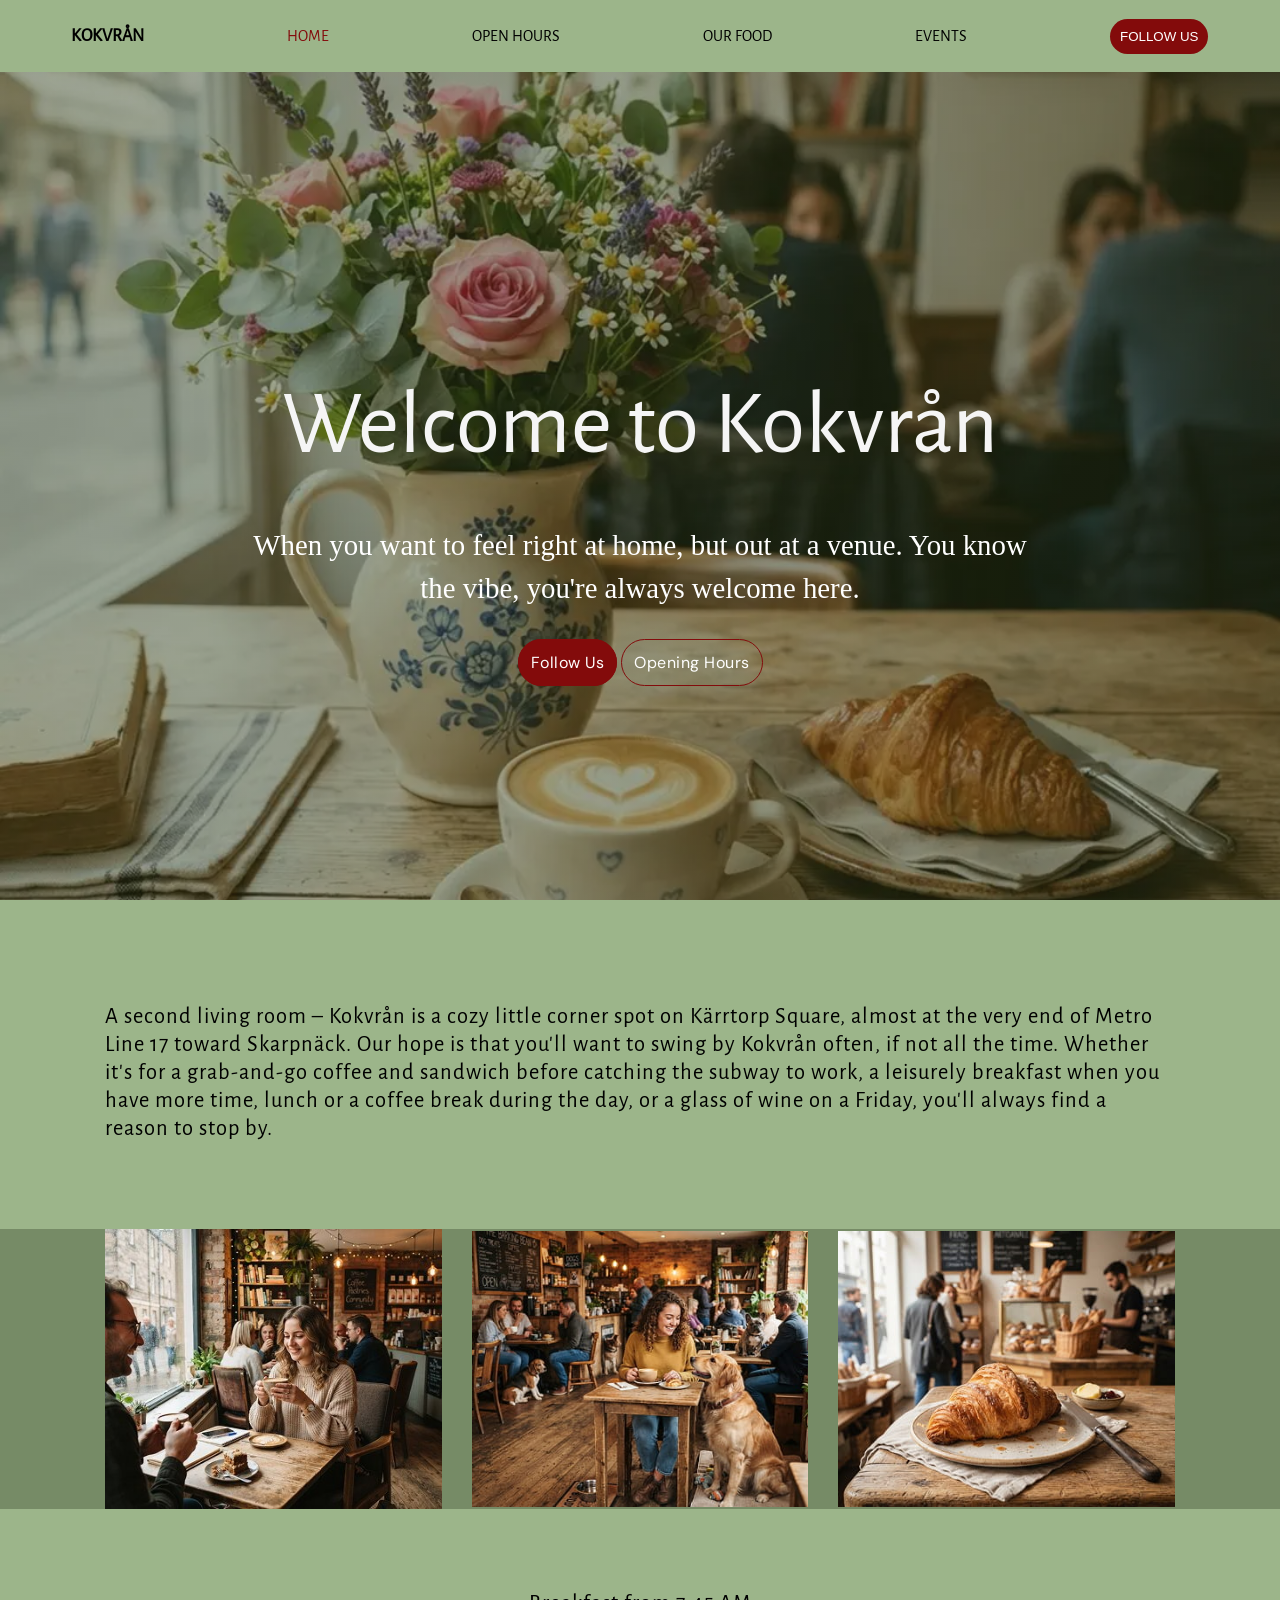
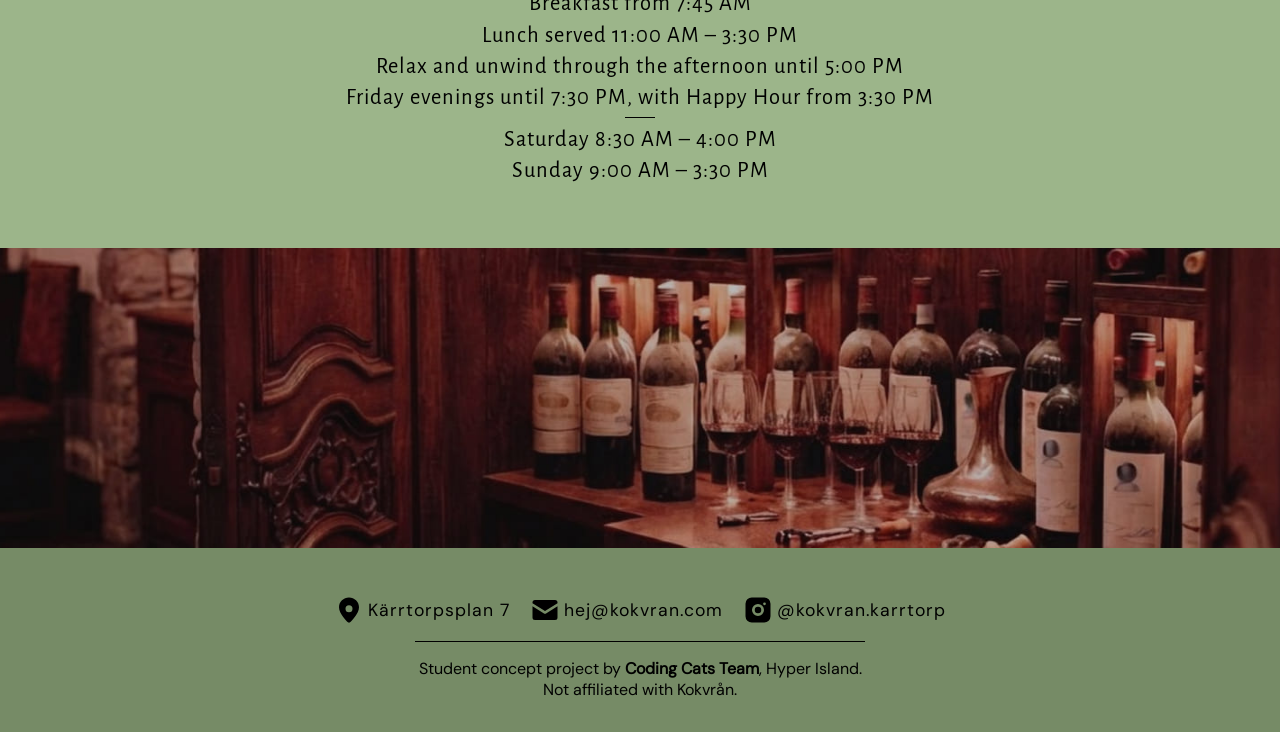
==== commit 593acc90: "[ai] Add Coding Cats webpage and corressponding links" ====
--- a/index.html
+++ b/index.html
@@ -120,9 +120,7 @@
       <img src="images/open-hours.jpg" alt="Wine bottles in the bar" />
 
       <div class="top" id="backToTop">
-        <a aria-label="Go to the top of the page" class="btn"
-          > &#8593;</a
-        >
+        <a aria-label="Go to the top of the page" class="btn"> &#8593;</a>
       </div>
     </section>
     <footer>
@@ -187,10 +185,12 @@
             </a>
           </li>
         </ul>
-        <p class="footer-note">
-          Student concept project by Coding Cats Team, Hyper Island. Not
-          affiliated with Kokvrån.
+     <p class="footer-note">
+          Student concept project by
+          <a href="coding-cats.html" class="team-link">Coding Cats Team</a>,
+          Hyper Island. Not affiliated with Kokvrån.
         </p>
+
       </div>
     </footer>
     <script src="script.js"></script>
--- a/styles.css
+++ b/styles.css
@@ -175,7 +175,7 @@
 }
 
 .card {
-  width: 40vw;
+  width: 100%;
   border-radius: 10px;
 }
 
@@ -268,7 +268,8 @@
   /* Navigation bar */
 
   .container {
-    display: flex;
+    display: grid;
+    grid-template-columns: 1fr 1fr;
     flex-direction: row;
     gap: 3vw;
     flex-wrap: wrap;
@@ -417,6 +418,19 @@
   font-size: 16px;
 }
 
+.team-link{
+    color: var(--fjord);
+    /* text-decoration: none; */
+    font-weight: 600;
+    transition: all .3s ease;
+    border-bottom: 1px solid transparent;
+}
+
+.team-link:hover{
+    color: var(--ink);
+    border-bottom-color: var(--ink);
+}
+
 @media (min-width: 600px) {
   .gallery .section-container {
     display: grid;
